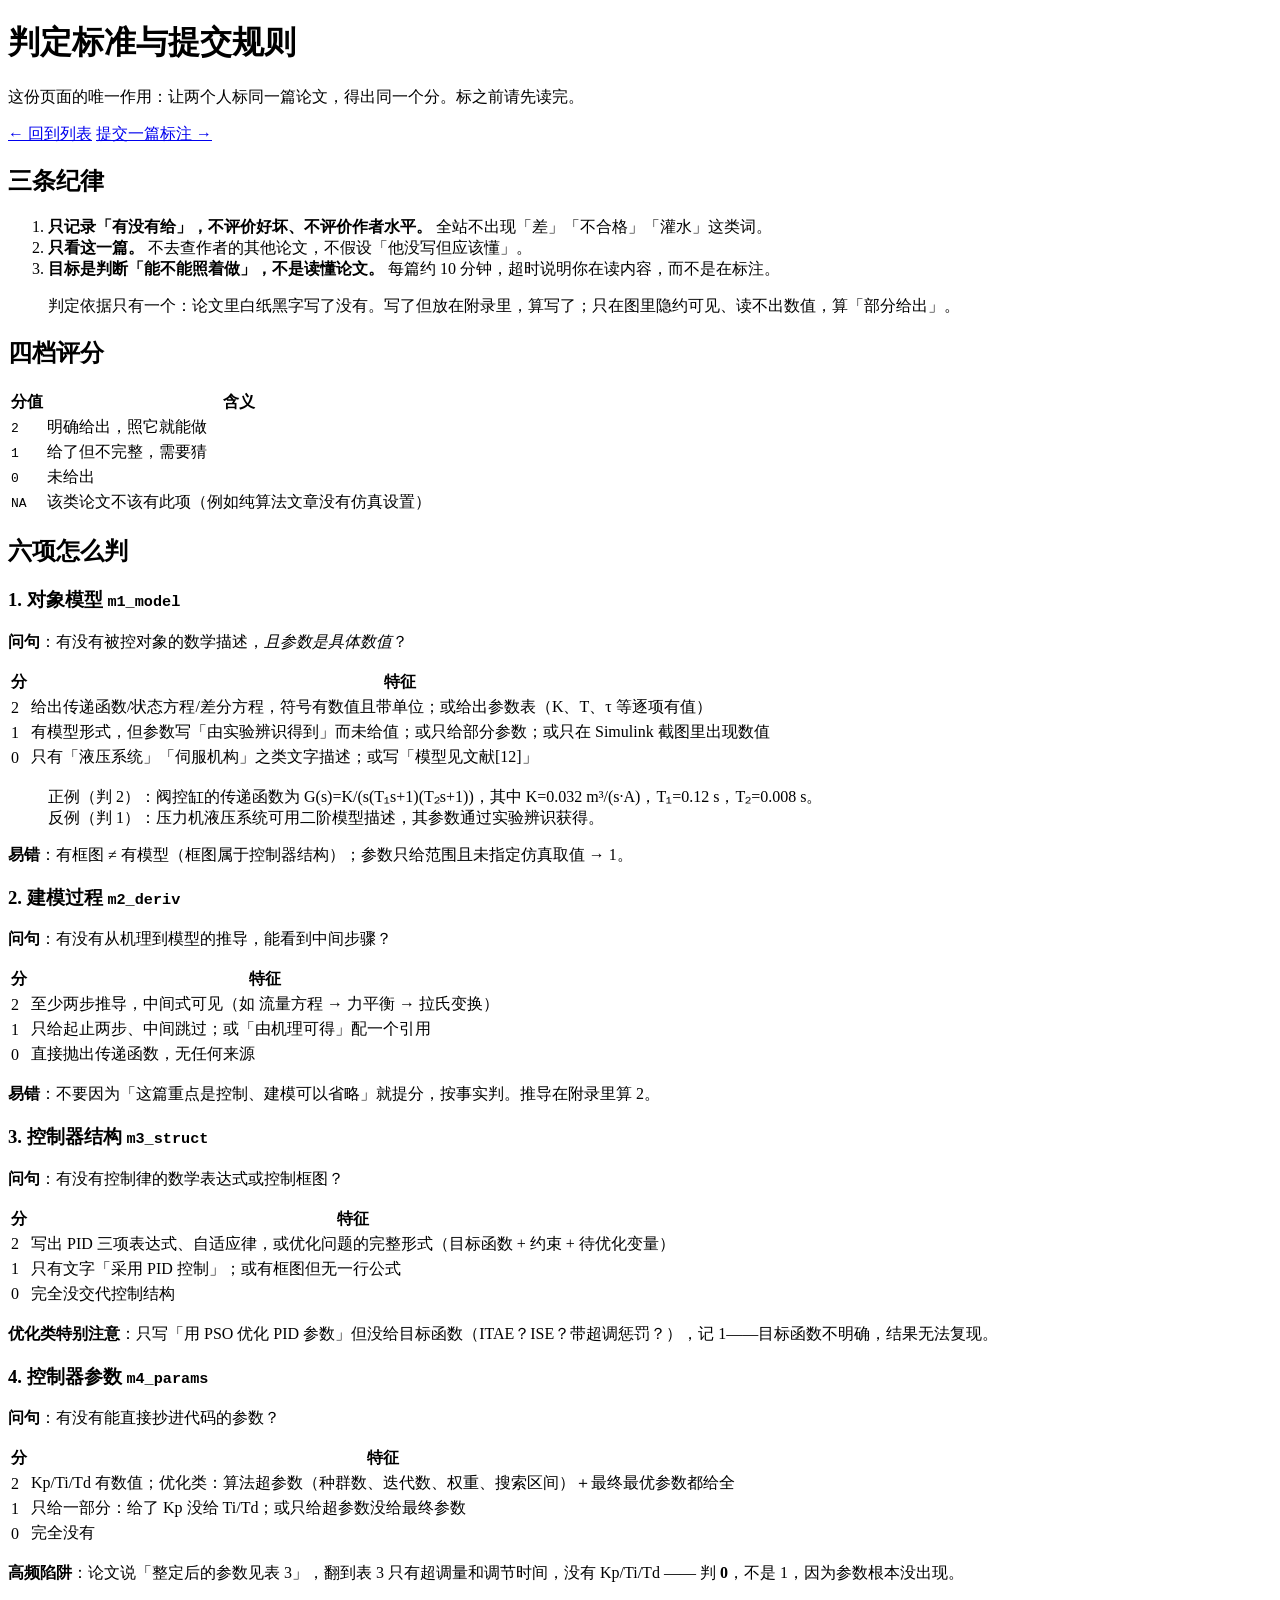
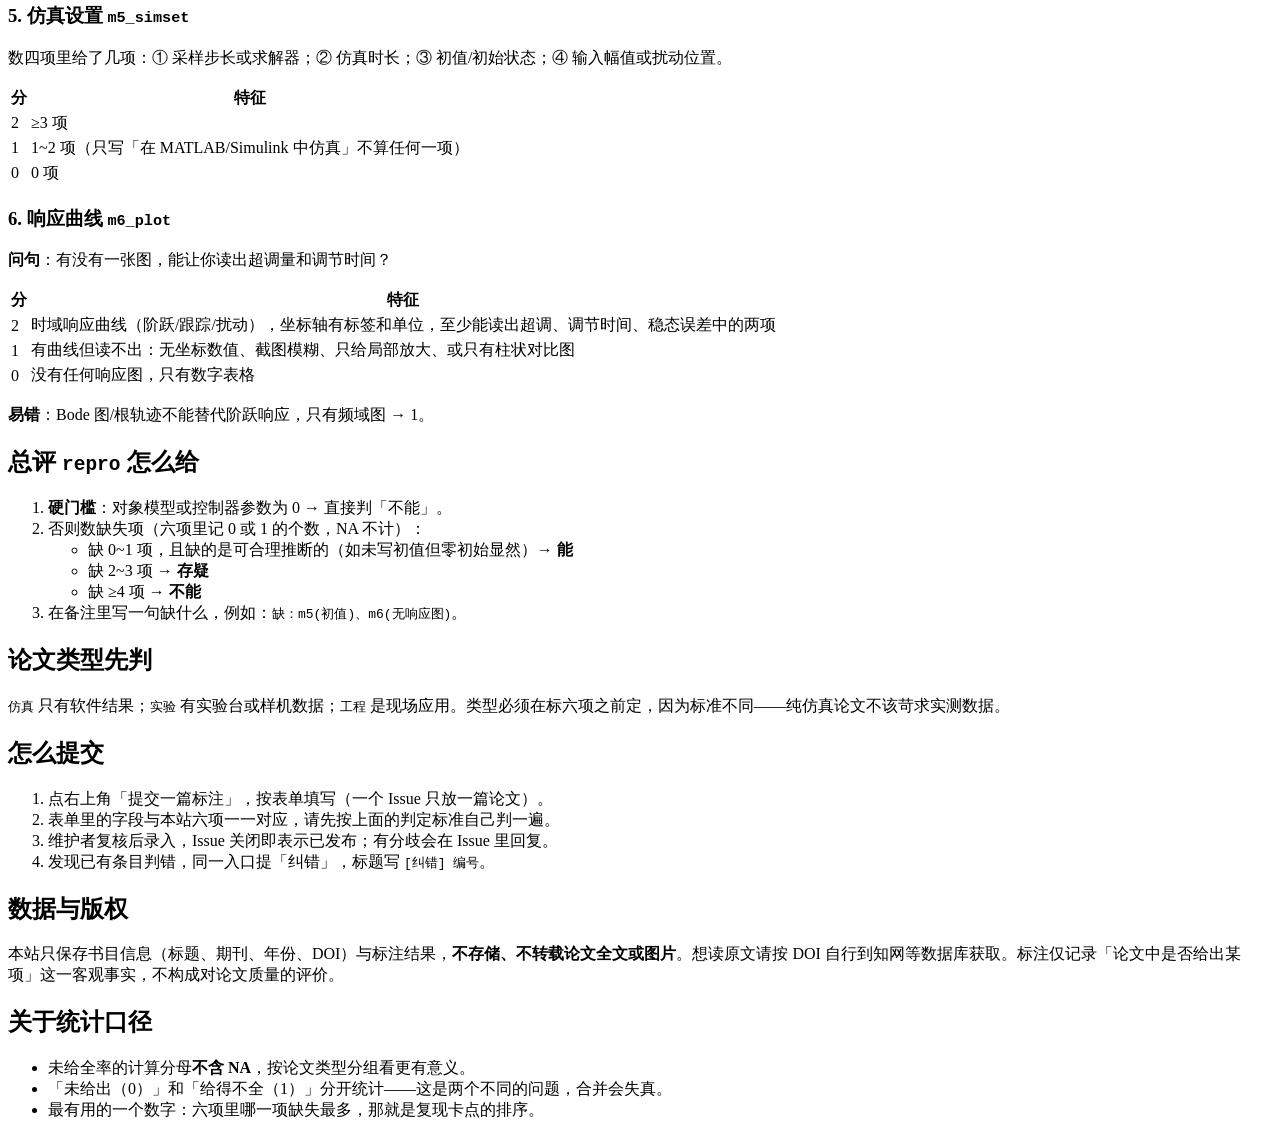
==== about.html @ d1d2a0cf "add about.html" ====
<!DOCTYPE html>
<html lang="zh-CN">
<head>
<meta charset="utf-8">
<meta name="viewport" content="width=device-width, initial-scale=1">
<title>判定标准与提交规则 · 控制类论文可复现性标注库</title>
<link rel="stylesheet" href="assets/style.css">
</head>
<body>

<header class="top">
  <div class="wrap">
    <h1>判定标准与提交规则</h1>
    <p class="sub">这份页面的唯一作用：让两个人标同一篇论文，得出同一个分。标之前请先读完。</p>
    <nav class="links">
      <a href="index.html">← 回到列表</a>
      <a id="nav-submit" href="https://github.com/" target="_blank" rel="noopener">提交一篇标注 →</a>
    </nav>
  </div>
</header>

<main class="wrap">
<article class="doc">

  <h2>三条纪律</h2>
  <ol>
    <li><strong>只记录「有没有给」，不评价好坏、不评价作者水平。</strong> 全站不出现「差」「不合格」「灌水」这类词。</li>
    <li><strong>只看这一篇。</strong> 不去查作者的其他论文，不假设「他没写但应该懂」。</li>
    <li><strong>目标是判断「能不能照着做」，不是读懂论文。</strong> 每篇约 10 分钟，超时说明你在读内容，而不是在标注。</li>
  </ol>
  <blockquote>判定依据只有一个：论文里白纸黑字写了没有。写了但放在附录里，算写了；只在图里隐约可见、读不出数值，算「部分给出」。</blockquote>

  <h2>四档评分</h2>
  <table>
    <tr><th>分值</th><th>含义</th></tr>
    <tr><td><code>2</code></td><td>明确给出，照它就能做</td></tr>
    <tr><td><code>1</code></td><td>给了但不完整，需要猜</td></tr>
    <tr><td><code>0</code></td><td>未给出</td></tr>
    <tr><td><code>NA</code></td><td>该类论文不该有此项（例如纯算法文章没有仿真设置）</td></tr>
  </table>

  <h2>六项怎么判</h2>

  <h3>1. 对象模型 <code>m1_model</code></h3>
  <p><strong>问句</strong>：有没有被控对象的数学描述，<em>且参数是具体数值</em>？</p>
  <table>
    <tr><th>分</th><th>特征</th></tr>
    <tr><td>2</td><td>给出传递函数/状态方程/差分方程，符号有数值且带单位；或给出参数表（K、T、τ 等逐项有值）</td></tr>
    <tr><td>1</td><td>有模型形式，但参数写「由实验辨识得到」而未给值；或只给部分参数；或只在 Simulink 截图里出现数值</td></tr>
    <tr><td>0</td><td>只有「液压系统」「伺服机构」之类文字描述；或写「模型见文献[12]」</td></tr>
  </table>
  <blockquote>正例（判 2）：阀控缸的传递函数为 G(s)=K/(s(T₁s+1)(T₂s+1))，其中 K=0.032 m³/(s·A)，T₁=0.12 s，T₂=0.008 s。<br>
  反例（判 1）：压力机液压系统可用二阶模型描述，其参数通过实验辨识获得。</blockquote>
  <p><strong>易错</strong>：有框图 ≠ 有模型（框图属于控制器结构）；参数只给范围且未指定仿真取值 → 1。</p>

  <h3>2. 建模过程 <code>m2_deriv</code></h3>
  <p><strong>问句</strong>：有没有从机理到模型的推导，能看到中间步骤？</p>
  <table>
    <tr><th>分</th><th>特征</th></tr>
    <tr><td>2</td><td>至少两步推导，中间式可见（如 流量方程 → 力平衡 → 拉氏变换）</td></tr>
    <tr><td>1</td><td>只给起止两步、中间跳过；或「由机理可得」配一个引用</td></tr>
    <tr><td>0</td><td>直接抛出传递函数，无任何来源</td></tr>
  </table>
  <p><strong>易错</strong>：不要因为「这篇重点是控制、建模可以省略」就提分，按事实判。推导在附录里算 2。</p>

  <h3>3. 控制器结构 <code>m3_struct</code></h3>
  <p><strong>问句</strong>：有没有控制律的数学表达式或控制框图？</p>
  <table>
    <tr><th>分</th><th>特征</th></tr>
    <tr><td>2</td><td>写出 PID 三项表达式、自适应律，或优化问题的完整形式（目标函数 + 约束 + 待优化变量）</td></tr>
    <tr><td>1</td><td>只有文字「采用 PID 控制」；或有框图但无一行公式</td></tr>
    <tr><td>0</td><td>完全没交代控制结构</td></tr>
  </table>
  <p><strong>优化类特别注意</strong>：只写「用 PSO 优化 PID 参数」但没给目标函数（ITAE？ISE？带超调惩罚？），记 1——目标函数不明确，结果无法复现。</p>

  <h3>4. 控制器参数 <code>m4_params</code></h3>
  <p><strong>问句</strong>：有没有能直接抄进代码的参数？</p>
  <table>
    <tr><th>分</th><th>特征</th></tr>
    <tr><td>2</td><td>Kp/Ti/Td 有数值；优化类：算法超参数（种群数、迭代数、权重、搜索区间）＋最终最优参数都给全</td></tr>
    <tr><td>1</td><td>只给一部分：给了 Kp 没给 Ti/Td；或只给超参数没给最终参数</td></tr>
    <tr><td>0</td><td>完全没有</td></tr>
  </table>
  <p><strong>高频陷阱</strong>：论文说「整定后的参数见表 3」，翻到表 3 只有超调量和调节时间，没有 Kp/Ti/Td —— 判 <strong>0</strong>，不是 1，因为参数根本没出现。</p>

  <h3>5. 仿真设置 <code>m5_simset</code></h3>
  <p>数四项里给了几项：① 采样步长或求解器；② 仿真时长；③ 初值/初始状态；④ 输入幅值或扰动位置。</p>
  <table>
    <tr><th>分</th><th>特征</th></tr>
    <tr><td>2</td><td>≥3 项</td></tr>
    <tr><td>1</td><td>1~2 项（只写「在 MATLAB/Simulink 中仿真」不算任何一项）</td></tr>
    <tr><td>0</td><td>0 项</td></tr>
  </table>

  <h3>6. 响应曲线 <code>m6_plot</code></h3>
  <p><strong>问句</strong>：有没有一张图，能让你读出超调量和调节时间？</p>
  <table>
    <tr><th>分</th><th>特征</th></tr>
    <tr><td>2</td><td>时域响应曲线（阶跃/跟踪/扰动），坐标轴有标签和单位，至少能读出超调、调节时间、稳态误差中的两项</td></tr>
    <tr><td>1</td><td>有曲线但读不出：无坐标数值、截图模糊、只给局部放大、或只有柱状对比图</td></tr>
    <tr><td>0</td><td>没有任何响应图，只有数字表格</td></tr>
  </table>
  <p><strong>易错</strong>：Bode 图/根轨迹不能替代阶跃响应，只有频域图 → 1。</p>

  <h2>总评 <code>repro</code> 怎么给</h2>
  <ol>
    <li><strong>硬门槛</strong>：对象模型或控制器参数为 0 → 直接判「不能」。</li>
    <li>否则数缺失项（六项里记 0 或 1 的个数，NA 不计）：
      <ul>
        <li>缺 0~1 项，且缺的是可合理推断的（如未写初值但零初始显然）→ <strong>能</strong></li>
        <li>缺 2~3 项 → <strong>存疑</strong></li>
        <li>缺 ≥4 项 → <strong>不能</strong></li>
      </ul>
    </li>
    <li>在备注里写一句缺什么，例如：<code>缺：m5(初值)、m6(无响应图)</code>。</li>
  </ol>

  <h2>论文类型先判</h2>
  <p><code>仿真</code> 只有软件结果；<code>实验</code> 有实验台或样机数据；<code>工程</code> 是现场应用。类型必须在标六项之前定，因为标准不同——纯仿真论文不该苛求实测数据。</p>

  <h2>怎么提交</h2>
  <ol>
    <li>点右上角「提交一篇标注」，按表单填写（一个 Issue 只放一篇论文）。</li>
    <li>表单里的字段与本站六项一一对应，请先按上面的判定标准自己判一遍。</li>
    <li>维护者复核后录入，Issue 关闭即表示已发布；有分歧会在 Issue 里回复。</li>
    <li>发现已有条目判错，同一入口提「纠错」，标题写 <code>[纠错] 编号</code>。</li>
  </ol>

  <h2>数据与版权</h2>
  <p>本站只保存书目信息（标题、期刊、年份、DOI）与标注结果，<strong>不存储、不转载论文全文或图片</strong>。想读原文请按 DOI 自行到知网等数据库获取。标注仅记录「论文中是否给出某项」这一客观事实，不构成对论文质量的评价。</p>

  <h2>关于统计口径</h2>
  <ul>
    <li>未给全率的计算分母<strong>不含 NA</strong>，按论文类型分组看更有意义。</li>
    <li>「未给出（0）」和「给得不全（1）」分开统计——这是两个不同的问题，合并会失真。</li>
    <li>最有用的一个数字：六项里哪一项缺失最多，那就是复现卡点的排序。</li>
  </ul>

</article>
</main>

<script src="data/papers.js"></script>
<script src="assets/app.js"></script>
</body>
</html>
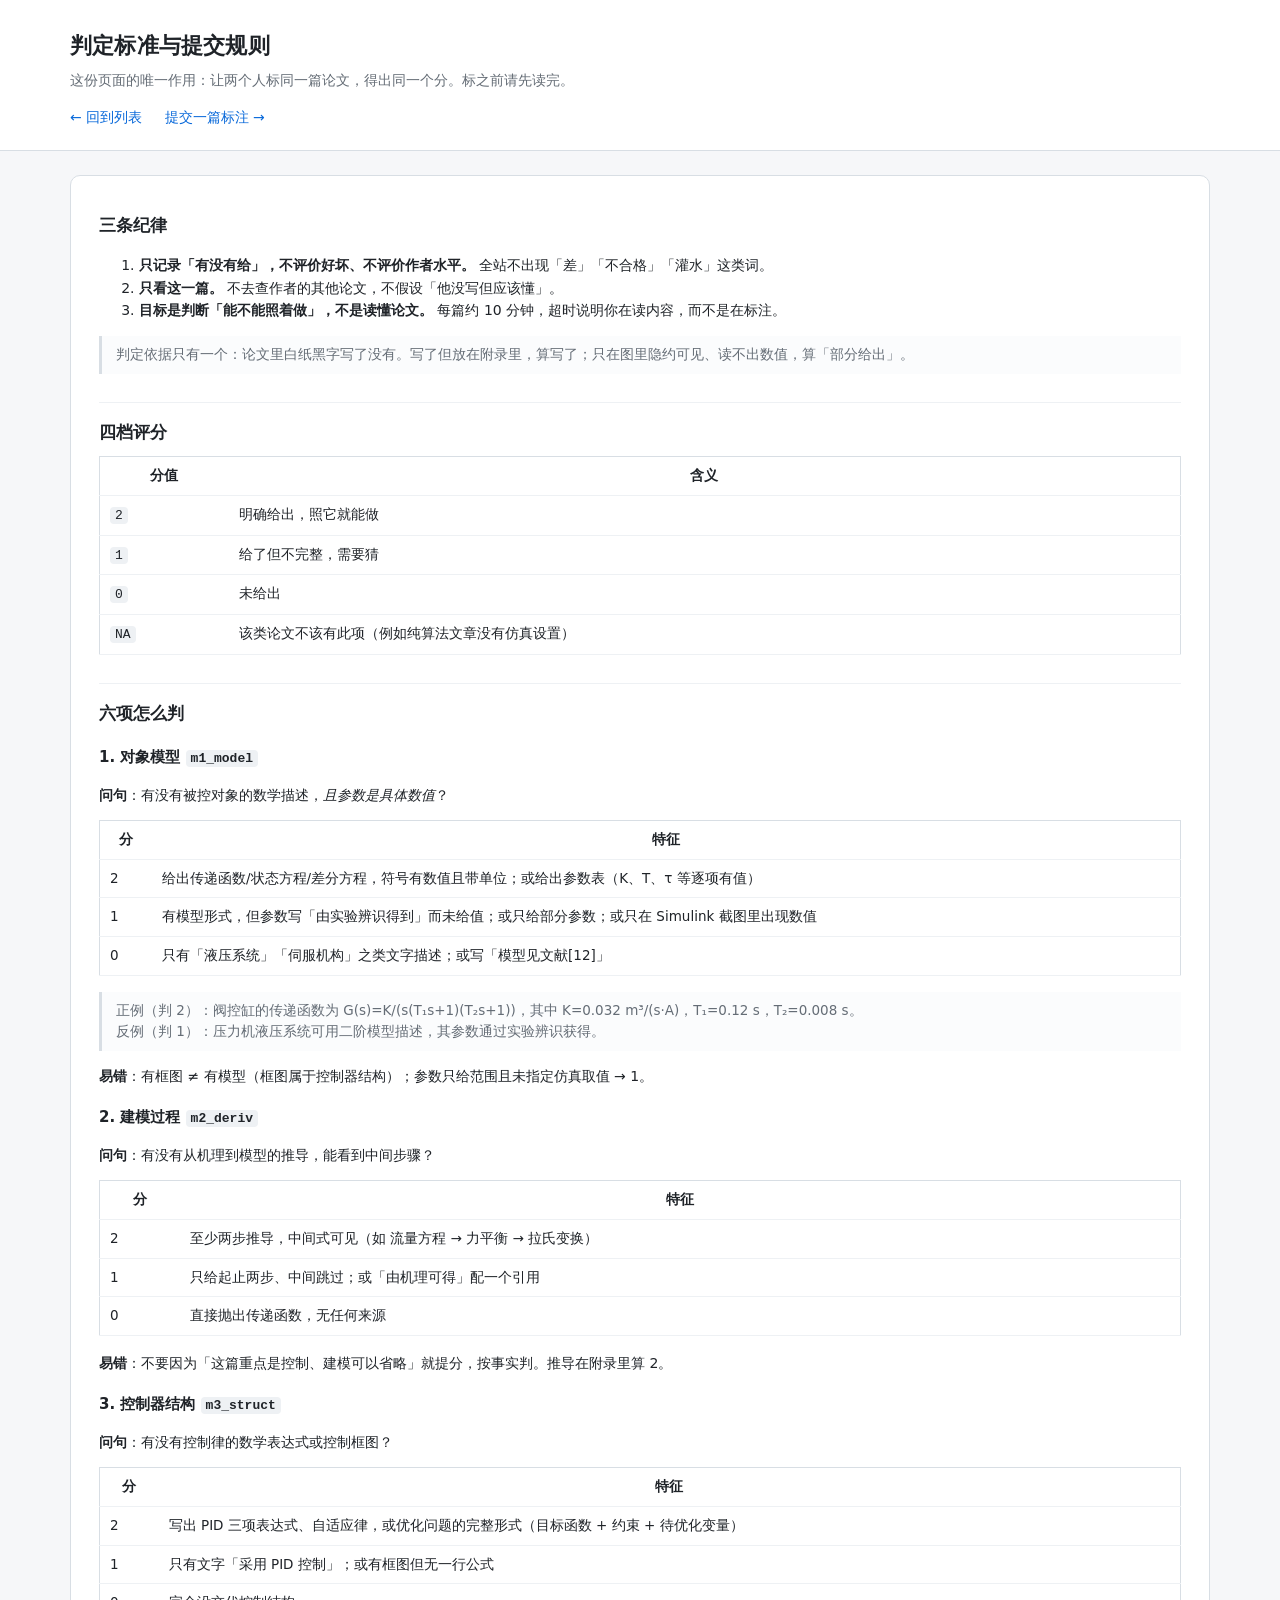
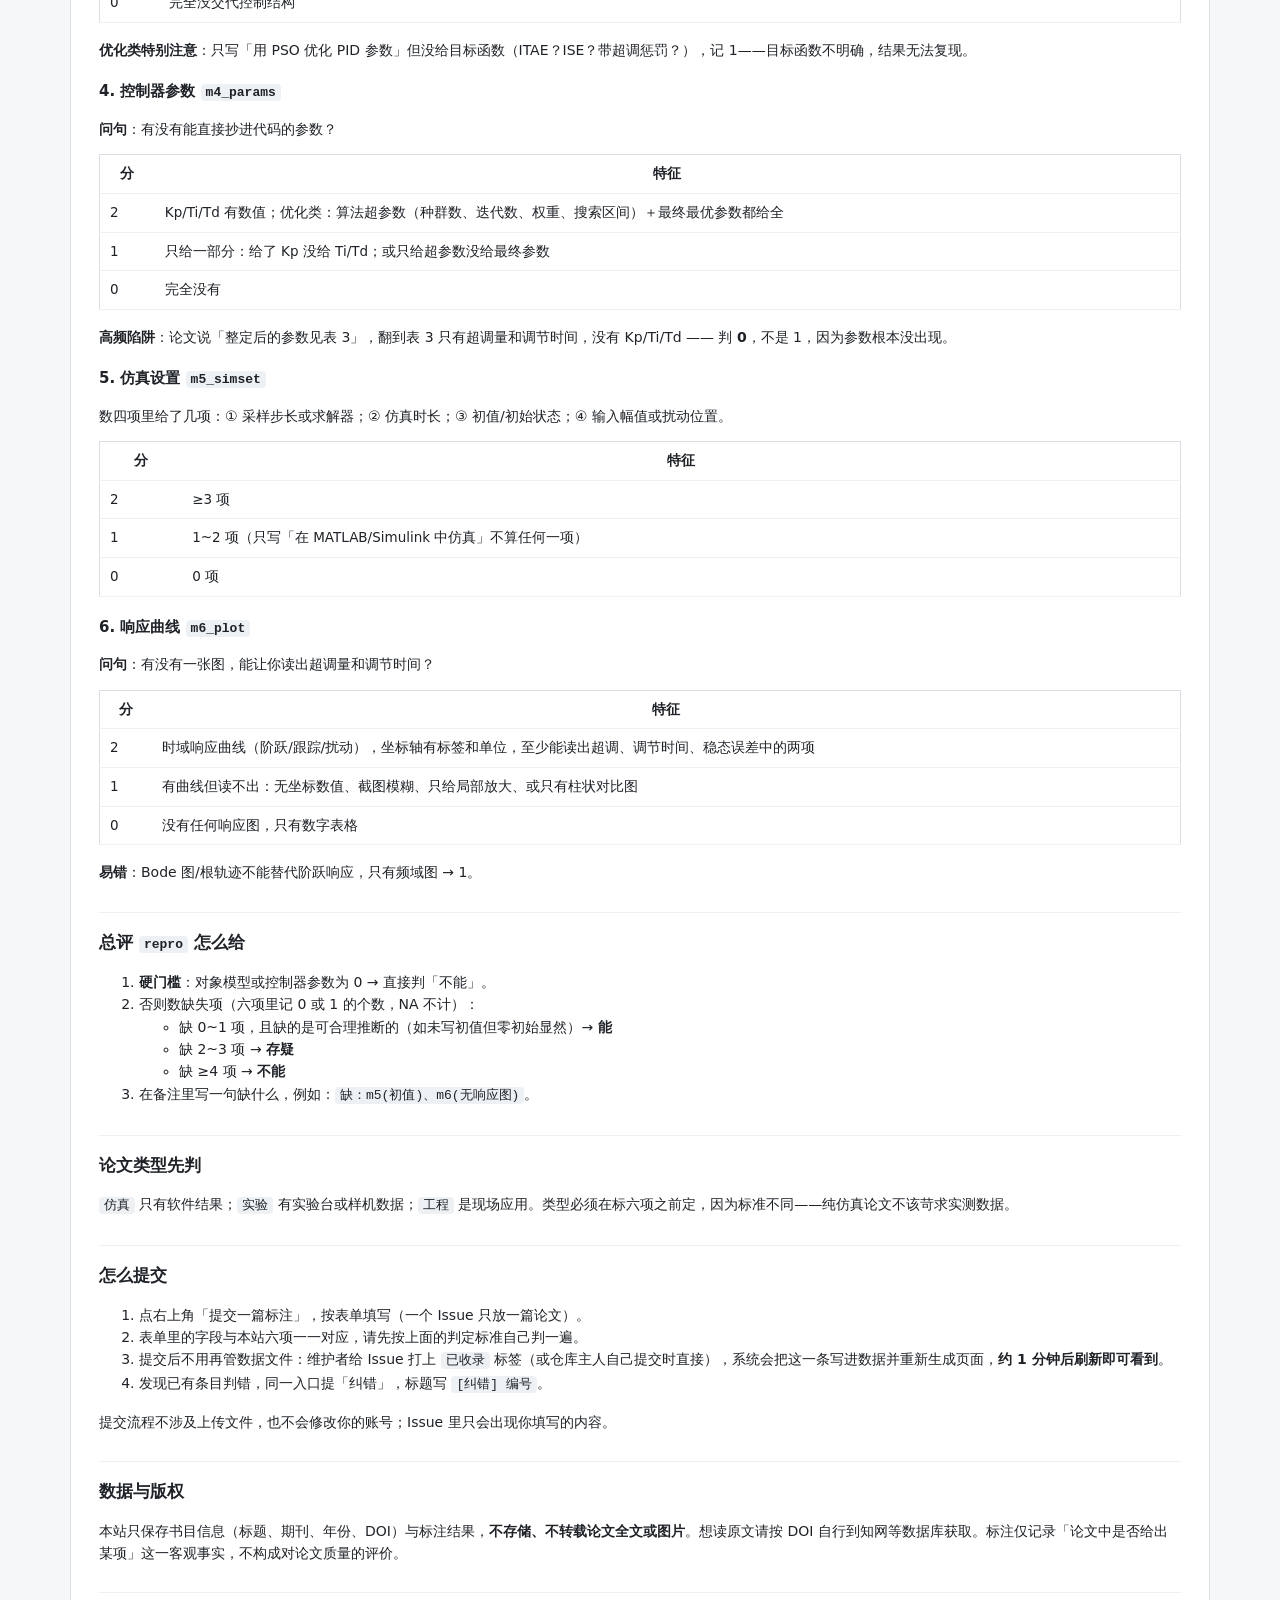
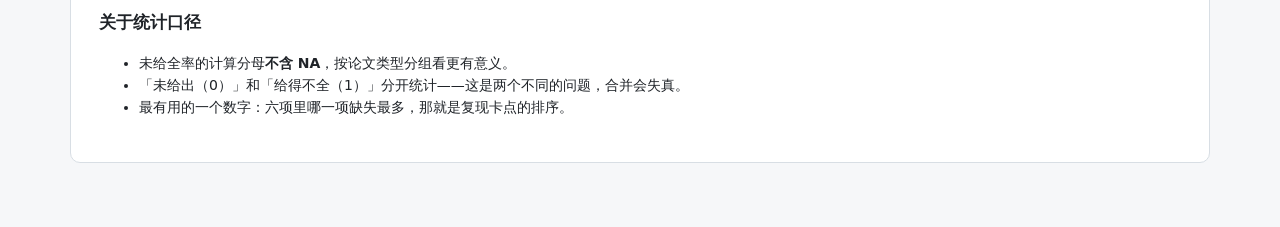
==== commit 0d2f94e0: "更新 about.html" ====
--- a/about.html
+++ b/about.html
@@ -122,9 +122,10 @@
   <ol>
     <li>点右上角「提交一篇标注」，按表单填写（一个 Issue 只放一篇论文）。</li>
     <li>表单里的字段与本站六项一一对应，请先按上面的判定标准自己判一遍。</li>
-    <li>维护者复核后录入，Issue 关闭即表示已发布；有分歧会在 Issue 里回复。</li>
+    <li>提交后不用再管数据文件：维护者给 Issue 打上 <code>已收录</code> 标签（或仓库主人自己提交时直接），系统会把这一条写进数据并重新生成页面，<strong>约 1 分钟后刷新即可看到</strong>。</li>
     <li>发现已有条目判错，同一入口提「纠错」，标题写 <code>[纠错] 编号</code>。</li>
   </ol>
+  <p class="hint">提交流程不涉及上传文件，也不会修改你的账号；Issue 里只会出现你填写的内容。</p>
 
   <h2>数据与版权</h2>
   <p>本站只保存书目信息（标题、期刊、年份、DOI）与标注结果，<strong>不存储、不转载论文全文或图片</strong>。想读原文请按 DOI 自行到知网等数据库获取。标注仅记录「论文中是否给出某项」这一客观事实，不构成对论文质量的评价。</p>
--- a/assets/style.css
+++ b/assets/style.css
@@ -0,0 +1,289 @@
+:root {
+  --bg: #f6f7f9;
+  --card: #ffffff;
+  --ink: #1f2328;
+  --muted: #656d76;
+  --line: #d8dee4;
+  --soft: #eef1f4;
+  --ok: #1a7f37;
+  --ok-bg: #e6f4ea;
+  --mid: #9a6700;
+  --mid-bg: #fff4d6;
+  --bad: #cf222e;
+  --bad-bg: #ffebe9;
+  --na: #6e7781;
+  --na-bg: #eceff2;
+  --accent: #0969da;
+}
+
+* { box-sizing: border-box; }
+
+html, body {
+  margin: 0;
+  padding: 0;
+  background: var(--bg);
+  color: var(--ink);
+  font: 15px/1.6 -apple-system, "Segoe UI", "Microsoft YaHei", "Noto Sans SC", system-ui, sans-serif;
+}
+
+a { color: var(--accent); text-decoration: none; }
+a:hover { text-decoration: underline; }
+
+.wrap { max-width: 1180px; margin: 0 auto; padding: 0 20px 64px; }
+
+/* ---------- 页头 ---------- */
+header.top {
+  background: var(--card);
+  border-bottom: 1px solid var(--line);
+  margin-bottom: 24px;
+}
+header.top .wrap { padding-top: 28px; padding-bottom: 22px; }
+header.top h1 {
+  margin: 0 0 6px;
+  font-size: 22px;
+  letter-spacing: .2px;
+}
+header.top p.sub {
+  margin: 0;
+  color: var(--muted);
+  font-size: 14px;
+  max-width: 760px;
+}
+nav.links { margin-top: 14px; font-size: 14px; }
+nav.links a { margin-right: 18px; }
+
+/* ---------- 统计块 ---------- */
+.stats {
+  background: var(--card);
+  border: 1px solid var(--line);
+  border-radius: 10px;
+  padding: 18px 20px;
+  margin-bottom: 18px;
+}
+.stats .headline {
+  display: flex;
+  flex-wrap: wrap;
+  gap: 28px;
+  align-items: baseline;
+  padding-bottom: 14px;
+  border-bottom: 1px dashed var(--line);
+  margin-bottom: 14px;
+}
+.stats .big { font-size: 26px; font-weight: 650; line-height: 1.2; }
+.stats .big small { font-size: 13px; font-weight: 400; color: var(--muted); margin-left: 4px; }
+.stats .cap { font-size: 12px; color: var(--muted); }
+
+.fields { display: grid; grid-template-columns: 1fr 1fr; gap: 10px 28px; }
+@media (max-width: 760px) { .fields { grid-template-columns: 1fr; } }
+
+.field .field-head {
+  display: flex;
+  justify-content: space-between;
+  font-size: 13px;
+  margin-bottom: 4px;
+}
+.field .field-head .rate { color: var(--muted); }
+.bar {
+  display: flex;
+  height: 9px;
+  border-radius: 5px;
+  overflow: hidden;
+  background: var(--soft);
+}
+.bar i { display: block; height: 100%; }
+.bar .s2 { background: var(--ok); }
+.bar .s1 { background: #d4a72c; }
+.bar .s0 { background: var(--bad); }
+.bar .sna { background: #c3c8ce; }
+
+.legend { margin-top: 12px; font-size: 12px; color: var(--muted); display: flex; gap: 16px; flex-wrap: wrap; }
+.legend span::before {
+  content: "";
+  display: inline-block;
+  width: 9px; height: 9px;
+  border-radius: 2px;
+  margin-right: 5px;
+  vertical-align: -1px;
+}
+.legend .l2::before { background: var(--ok); }
+.legend .l1::before { background: #d4a72c; }
+.legend .l0::before { background: var(--bad); }
+.legend .lna::before { background: #c3c8ce; }
+
+/* ---------- 工具条 ---------- */
+.toolbar {
+  display: flex;
+  flex-wrap: wrap;
+  gap: 10px;
+  align-items: center;
+  margin-bottom: 12px;
+}
+.toolbar input[type=search],
+.toolbar select {
+  font: inherit;
+  font-size: 14px;
+  padding: 7px 10px;
+  border: 1px solid var(--line);
+  border-radius: 7px;
+  background: var(--card);
+  color: var(--ink);
+}
+.toolbar input[type=search] { flex: 1 1 240px; min-width: 180px; }
+.toolbar select { flex: 0 0 auto; }
+.toolbar .count { margin-left: auto; font-size: 13px; color: var(--muted); }
+.toolbar button {
+  font: inherit; font-size: 13px;
+  padding: 7px 12px;
+  border: 1px solid var(--line);
+  border-radius: 7px;
+  background: var(--card);
+  cursor: pointer;
+  color: var(--muted);
+}
+.toolbar button:hover { background: var(--soft); }
+
+/* ---------- 表格 ---------- */
+.table-wrap {
+  background: var(--card);
+  border: 1px solid var(--line);
+  border-radius: 10px;
+  overflow-x: auto;
+}
+table { width: 100%; border-collapse: collapse; font-size: 14px; }
+thead th {
+  text-align: left;
+  font-weight: 600;
+  font-size: 12.5px;
+  color: var(--muted);
+  padding: 11px 10px;
+  border-bottom: 1px solid var(--line);
+  background: #fbfcfd;
+  white-space: nowrap;
+  position: sticky;
+  top: 0;
+}
+thead th.sortable { cursor: pointer; user-select: none; }
+thead th.sortable:hover { color: var(--ink); }
+thead th .arrow { color: var(--accent); font-size: 11px; margin-left: 2px; }
+
+tbody td {
+  padding: 10px;
+  border-bottom: 1px solid var(--soft);
+  vertical-align: top;
+}
+tbody tr.row { cursor: pointer; }
+tbody tr.row:hover { background: #fafbfc; }
+tbody tr.row.open { background: #f5f8fc; }
+
+td.title { min-width: 260px; line-height: 1.45; }
+td.nowrap { white-space: nowrap; }
+td.muted { color: var(--muted); }
+
+.cells { display: flex; gap: 4px; }
+.cell {
+  width: 26px; height: 22px;
+  border-radius: 5px;
+  font-size: 11.5px;
+  display: inline-flex; align-items: center; justify-content: center;
+  font-weight: 600;
+}
+.c2 { background: var(--ok-bg); color: var(--ok); }
+.c1 { background: var(--mid-bg); color: var(--mid); }
+.c0 { background: var(--bad-bg); color: var(--bad); }
+.cNA { background: var(--na-bg); color: var(--na); }
+
+/* 表头：六项各列的名字，直接压在数字上方 */
+thead th.six { padding-bottom: 9px; white-space: normal; }
+.six-title { font-size: 11px; font-weight: 600; color: var(--muted); margin-bottom: 5px; }
+.six-labels span {
+  width: 26px;
+  font-size: 11px;
+  line-height: 1.15;
+  text-align: center;
+  color: var(--muted);
+  font-weight: 500;
+}
+/* 展开行里的六项明细 */
+.six-line {
+  display: flex;
+  flex-wrap: wrap;
+  align-items: center;
+  gap: 4px 14px;
+  font-size: 12.5px;
+  margin-top: 7px;
+}
+.six-item { display: inline-flex; align-items: center; gap: 5px; }
+.six-item .cell { width: 20px; height: 18px; font-size: 11px; }
+
+.tag {
+  display: inline-block;
+  font-size: 12px;
+  padding: 1px 8px;
+  border-radius: 20px;
+  border: 1px solid;
+  white-space: nowrap;
+}
+.tag.ok { color: var(--ok); border-color: #a8d5b5; background: var(--ok-bg); }
+.tag.mid { color: var(--mid); border-color: #e8cf8a; background: var(--mid-bg); }
+.tag.bad { color: var(--bad); border-color: #f0b3ae; background: var(--bad-bg); }
+
+tr.detail td {
+  background: #fbfcfd;
+  border-bottom: 1px solid var(--line);
+  font-size: 13.5px;
+  color: var(--ink);
+  padding: 14px 16px 16px;
+}
+tr.detail .dl { color: var(--muted); }
+tr.detail .row2 { margin-top: 6px; color: var(--muted); font-size: 12.5px; }
+
+.empty {
+  background: var(--card);
+  border: 1px dashed var(--line);
+  border-radius: 10px;
+  padding: 48px 24px;
+  text-align: center;
+  color: var(--muted);
+}
+.empty strong { display: block; color: var(--ink); margin-bottom: 6px; font-size: 16px; }
+
+footer.foot {
+  margin-top: 28px;
+  font-size: 12.5px;
+  color: var(--muted);
+  line-height: 1.8;
+}
+
+/* ---------- 关于页 ---------- */
+article.doc {
+  background: var(--card);
+  border: 1px solid var(--line);
+  border-radius: 10px;
+  padding: 8px 28px 28px;
+}
+article.doc h2 {
+  font-size: 17px;
+  margin: 28px 0 10px;
+  padding-top: 16px;
+  border-top: 1px solid var(--soft);
+}
+article.doc h2:first-of-type { border-top: 0; padding-top: 0; }
+article.doc h3 { font-size: 15px; margin: 18px 0 6px; }
+article.doc p, article.doc li { font-size: 14px; }
+article.doc code {
+  background: var(--soft);
+  padding: 1px 5px;
+  border-radius: 4px;
+  font-size: 13px;
+  font-family: Consolas, "Courier New", monospace;
+}
+article.doc table { margin: 10px 0 16px; font-size: 13.5px; border: 1px solid var(--line); border-radius: 8px; }
+article.doc table th, article.doc table td { padding: 8px 10px; border-bottom: 1px solid var(--soft); }
+article.doc blockquote {
+  margin: 10px 0;
+  padding: 8px 14px;
+  border-left: 3px solid var(--line);
+  background: #fbfcfd;
+  color: var(--muted);
+  font-size: 13.5px;
+}
